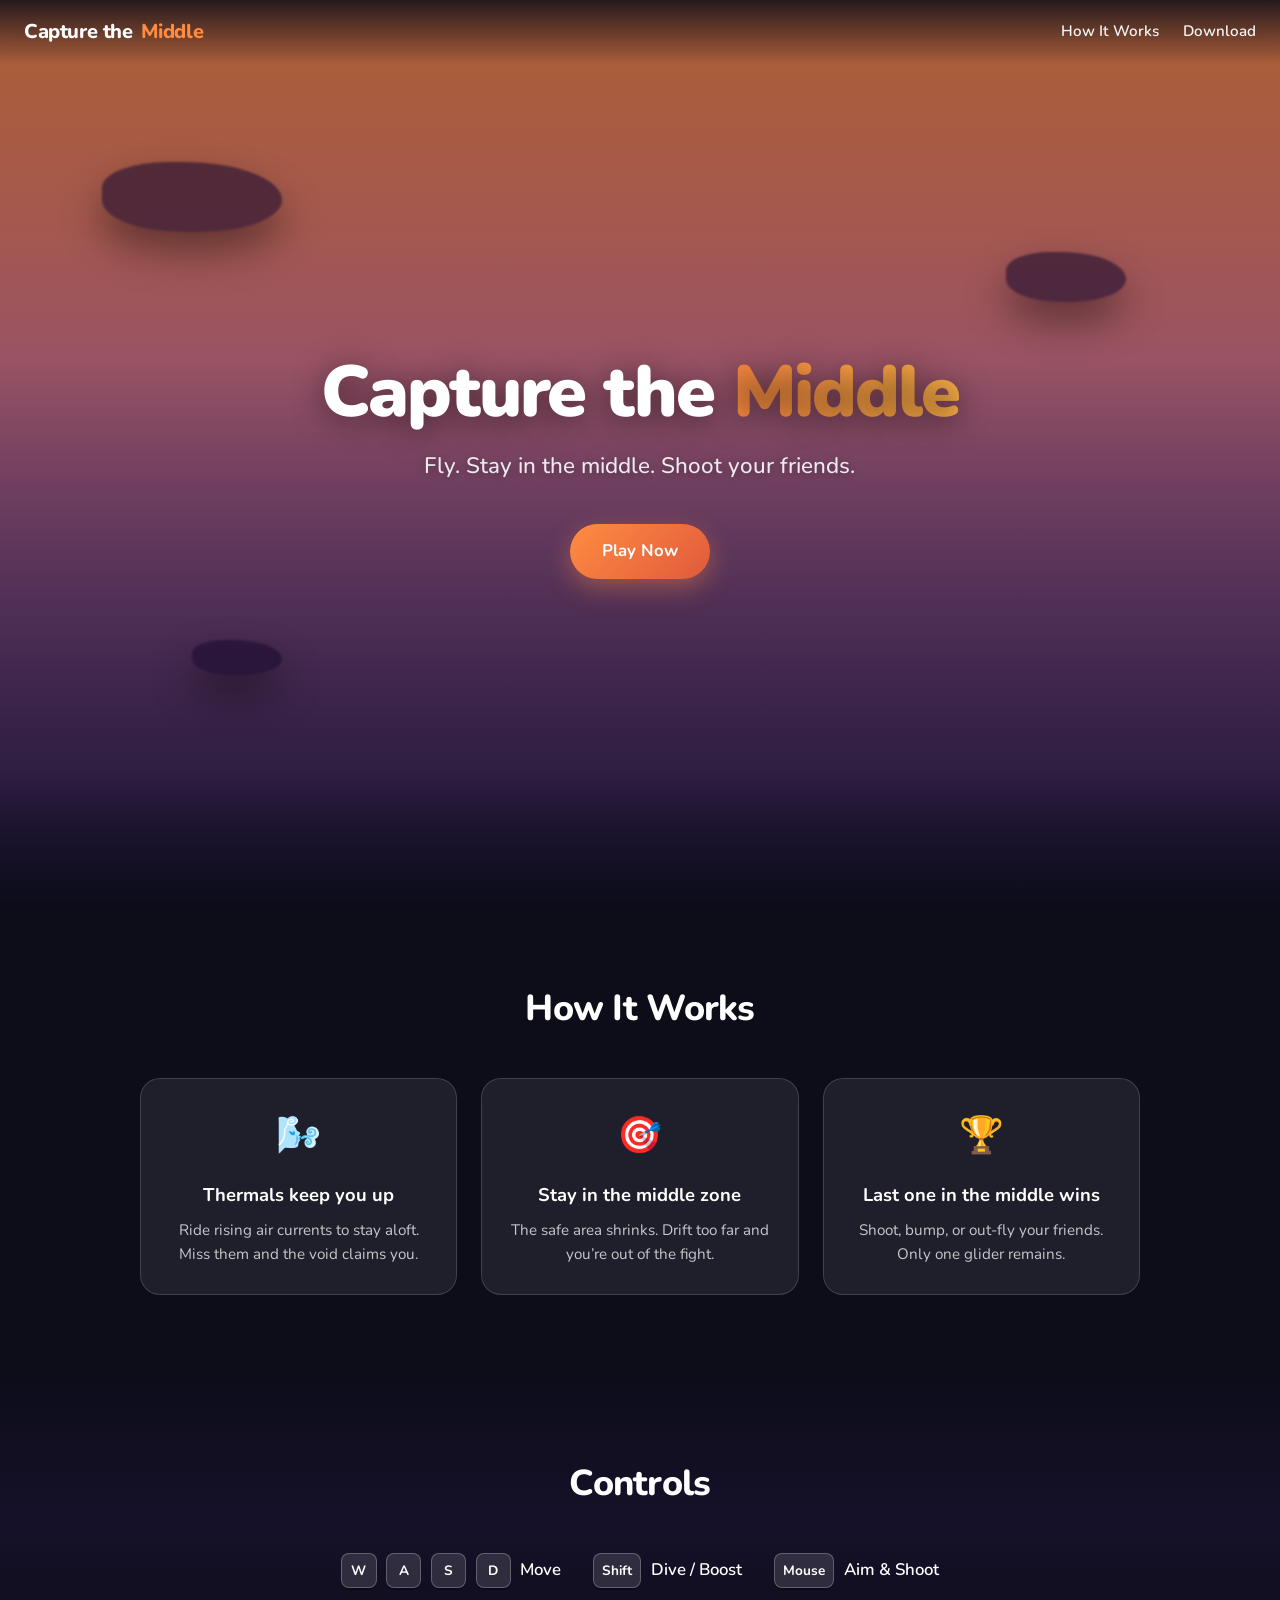
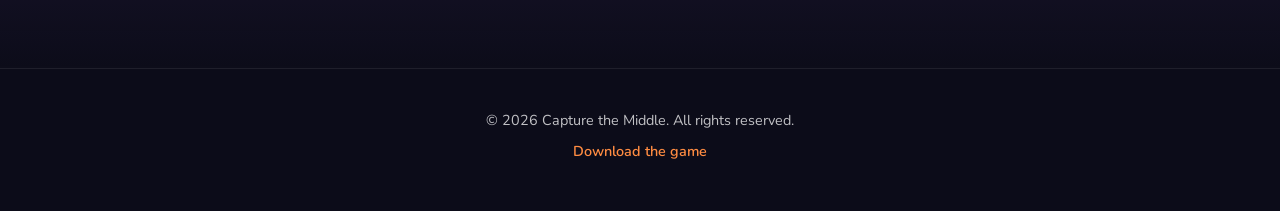
==== capture-the-middle/index.html @ 4ad8ccb4 "bbbb" ====
<!DOCTYPE html>
<html lang="en">
<head>
  <meta charset="UTF-8">
  <meta name="viewport" content="width=device-width, initial-scale=1.0">
  <title>Capture the Middle — Fly. Stay in the middle. Shoot your friends.</title>
  <meta name="description" content="Competitive co-op hang gliding. Ride thermals, stay in the middle zone, and be the last one flying.">
  <link rel="icon" type="image/png" href="assets/favicon.png">
  <link rel="preconnect" href="https://fonts.googleapis.com">
  <link rel="preconnect" href="https://fonts.gstatic.com" crossorigin>
  <link href="https://fonts.googleapis.com/css2?family=Nunito:wght@400;500;600;700;800;900&display=swap" rel="stylesheet">
  <link rel="stylesheet" href="style.css">
</head>
<body>
  <header class="site-header">
    <a href="index.html" class="logo">Capture the <span>Middle</span></a>
    <nav>
      <ul class="nav-links">
        <li><a href="#how">How It Works</a></li>
        <li><a href="downloads.html">Download</a></li>
      </ul>
    </nav>
  </header>

  <section class="hero">
    <div class="hero-bg">
      <!-- Fallback gradient + optional splash image -->
      <img src="assets/splash.png" alt="" onerror="this.style.display='none'">
    </div>
    <div class="hero-overlay"></div>

    <!-- Decorative floating islands -->
    <div class="island island-1" aria-hidden="true"></div>
    <div class="island island-2" aria-hidden="true"></div>
    <div class="island island-3" aria-hidden="true"></div>

    <div class="hero-content">
      <h1>Capture the <span class="accent">Middle</span></h1>
      <p class="tagline">Fly. Stay in the middle. Shoot your friends.</p>
      <a href="downloads.html" class="btn btn-primary">Play Now</a>
    </div>
  </section>

  <section id="how" class="section">
    <div class="section-inner">
      <h2 class="section-title">How It Works</h2>
      <div class="cards">
        <article class="card">
          <span class="card-icon" aria-hidden="true">🌬️</span>
          <h3>Thermals keep you up</h3>
          <p>Ride rising air currents to stay aloft. Miss them and the void claims you.</p>
        </article>
        <article class="card">
          <span class="card-icon" aria-hidden="true">🎯</span>
          <h3>Stay in the middle zone</h3>
          <p>The safe area shrinks. Drift too far and you’re out of the fight.</p>
        </article>
        <article class="card">
          <span class="card-icon" aria-hidden="true">🏆</span>
          <h3>Last one in the middle wins</h3>
          <p>Shoot, bump, or out-fly your friends. Only one glider remains.</p>
        </article>
      </div>
    </div>
  </section>

  <section class="section controls">
    <div class="section-inner">
      <h2 class="section-title">Controls</h2>
      <ul class="controls-list">
        <li><span class="key">W</span> <span class="key">A</span> <span class="key">S</span> <span class="key">D</span> Move</li>
        <li><span class="key">Shift</span> Dive / Boost</li>
        <li><span class="key">Mouse</span> Aim &amp; Shoot</li>
      </ul>
    </div>
  </section>

  <footer class="site-footer">
    <p>© 2026 Capture the Middle. All rights reserved.</p>
    <p><a href="downloads.html">Download the game</a></p>
  </footer>

  <script src="script.js"></script>
</body>
</html>
---- capture-the-middle/style.css ----
/* Capture the Middle - Shared Styles */

:root {
  --sky-blue: #87CEEB;
  --sunset-orange: #FF8C42;
  --deep-purple: #4A2C82;
  --void-black: #0D0D1A;
  --white: #FFFFFF;
  --soft-white: #F5F5F7;
  --card-bg: rgba(255, 255, 255, 0.08);
  --card-border: rgba(255, 255, 255, 0.15);
  --text-muted: rgba(255, 255, 255, 0.75);
  --gradient-sunset: linear-gradient(180deg, #FF8C42 0%, #E05A3C 25%, #4A2C82 60%, #1A0A2E 85%, #0D0D1A 100%);
  --font: 'Nunito', 'Quicksand', system-ui, sans-serif;
}

*,
*::before,
*::after {
  box-sizing: border-box;
  margin: 0;
  padding: 0;
}

html {
  scroll-behavior: smooth;
}

body {
  font-family: var(--font);
  background: var(--void-black);
  color: var(--white);
  line-height: 1.6;
  min-height: 100vh;
  overflow-x: hidden;
}

/* Subtle void animation at bottom */
body::after {
  content: '';
  position: fixed;
  bottom: 0;
  left: 0;
  right: 0;
  height: 120px;
  background: linear-gradient(to top, rgba(13, 13, 26, 0.95), transparent);
  pointer-events: none;
  z-index: 1;
  animation: voidPulse 8s ease-in-out infinite alternate;
}

@keyframes voidPulse {
  0% { opacity: 0.7; height: 100px; }
  100% { opacity: 1; height: 140px; }
}

a {
  color: var(--sunset-orange);
  text-decoration: none;
  transition: color 0.2s ease;
}

a:hover {
  color: var(--sky-blue);
}

/* Header / Nav */
.site-header {
  position: fixed;
  top: 0;
  left: 0;
  right: 0;
  z-index: 100;
  padding: 1rem 1.5rem;
  display: flex;
  justify-content: space-between;
  align-items: center;
  background: linear-gradient(to bottom, rgba(13, 13, 26, 0.85), transparent);
  backdrop-filter: blur(4px);
}

.logo {
  font-weight: 800;
  font-size: 1.25rem;
  letter-spacing: -0.02em;
  color: var(--white);
  display: flex;
  align-items: center;
  gap: 0.5rem;
}

.logo span {
  color: var(--sunset-orange);
}

.nav-links {
  display: flex;
  gap: 1.5rem;
  list-style: none;
}

.nav-links a {
  color: var(--soft-white);
  font-weight: 600;
  font-size: 0.95rem;
}

.nav-links a:hover {
  color: var(--sunset-orange);
}

/* Hero */
.hero {
  position: relative;
  min-height: 100vh;
  display: flex;
  flex-direction: column;
  justify-content: center;
  align-items: center;
  text-align: center;
  padding: 6rem 1.5rem 4rem;
  overflow: hidden;
}

.hero-bg {
  position: absolute;
  inset: 0;
  background: var(--gradient-sunset);
  background-size: cover;
  background-position: center;
  z-index: 0;
}

.hero-bg img {
  width: 100%;
  height: 100%;
  object-fit: cover;
  opacity: 0.85;
}

.hero-overlay {
  position: absolute;
  inset: 0;
  background: linear-gradient(
    to bottom,
    rgba(13, 13, 26, 0.35) 0%,
    rgba(74, 44, 130, 0.25) 40%,
    rgba(13, 13, 26, 0.7) 100%
  );
  z-index: 1;
}

/* Floating islands (decorative) */
.island {
  position: absolute;
  background: rgba(26, 10, 46, 0.6);
  border-radius: 40% 60% 50% 50%;
  filter: blur(1px);
  z-index: 2;
  animation: float 12s ease-in-out infinite;
  box-shadow: 0 20px 40px rgba(0, 0, 0, 0.4);
}

.island-1 {
  width: 180px;
  height: 70px;
  top: 18%;
  left: 8%;
  animation-delay: 0s;
}

.island-2 {
  width: 120px;
  height: 50px;
  top: 28%;
  right: 12%;
  animation-delay: -3s;
  animation-duration: 15s;
}

.island-3 {
  width: 90px;
  height: 35px;
  bottom: 25%;
  left: 15%;
  animation-delay: -6s;
  animation-duration: 18s;
}

@keyframes float {
  0%, 100% { transform: translateY(0) translateX(0); }
  33% { transform: translateY(-18px) translateX(8px); }
  66% { transform: translateY(10px) translateX(-6px); }
}

.hero-content {
  position: relative;
  z-index: 10;
  max-width: 720px;
}

.hero h1 {
  font-size: clamp(2.5rem, 8vw, 4.5rem);
  font-weight: 900;
  letter-spacing: -0.03em;
  line-height: 1.1;
  margin-bottom: 1rem;
  text-shadow: 0 4px 30px rgba(0, 0, 0, 0.5);
}

.hero h1 .accent {
  background: linear-gradient(90deg, var(--sunset-orange), #FFB347);
  -webkit-background-clip: text;
  -webkit-text-fill-color: transparent;
  background-clip: text;
}

.tagline {
  font-size: clamp(1.1rem, 3vw, 1.4rem);
  font-weight: 500;
  color: var(--soft-white);
  margin-bottom: 2.5rem;
  opacity: 0.95;
  text-shadow: 0 2px 12px rgba(0, 0, 0, 0.4);
}

.btn {
  display: inline-flex;
  align-items: center;
  justify-content: center;
  gap: 0.5rem;
  padding: 0.9rem 2rem;
  font-family: var(--font);
  font-weight: 700;
  font-size: 1.05rem;
  border-radius: 999px;
  border: none;
  cursor: pointer;
  transition: transform 0.2s ease, box-shadow 0.2s ease, background 0.2s ease;
  text-decoration: none;
}

.btn-primary {
  background: linear-gradient(135deg, var(--sunset-orange), #E05A3C);
  color: var(--white);
  box-shadow: 0 8px 24px rgba(255, 140, 66, 0.4);
}

.btn-primary:hover {
  transform: translateY(-3px);
  box-shadow: 0 12px 32px rgba(255, 140, 66, 0.55);
  color: var(--white);
}

.btn-secondary {
  background: var(--card-bg);
  color: var(--white);
  border: 1px solid var(--card-border);
  backdrop-filter: blur(8px);
}

.btn-secondary:hover {
  background: rgba(255, 255, 255, 0.15);
  transform: translateY(-2px);
  color: var(--white);
}

/* Sections */
.section {
  position: relative;
  padding: 5rem 1.5rem;
  z-index: 5;
}

.section-inner {
  max-width: 1000px;
  margin: 0 auto;
}

.section-title {
  font-size: clamp(1.75rem, 4vw, 2.25rem);
  font-weight: 800;
  text-align: center;
  margin-bottom: 2.5rem;
  letter-spacing: -0.02em;
}

/* How it works cards */
.cards {
  display: grid;
  grid-template-columns: repeat(auto-fit, minmax(240px, 1fr));
  gap: 1.5rem;
}

.card {
  background: var(--card-bg);
  border: 1px solid var(--card-border);
  border-radius: 1.25rem;
  padding: 1.75rem 1.5rem;
  text-align: center;
  backdrop-filter: blur(10px);
  transition: transform 0.25s ease, border-color 0.25s ease;
}

.card:hover {
  transform: translateY(-6px);
  border-color: rgba(255, 140, 66, 0.4);
}

.card-icon {
  font-size: 2.25rem;
  margin-bottom: 1rem;
  display: block;
}

.card h3 {
  font-size: 1.15rem;
  font-weight: 700;
  margin-bottom: 0.5rem;
}

.card p {
  font-size: 0.95rem;
  color: var(--text-muted);
}

/* Controls */
.controls {
  background: linear-gradient(180deg, transparent, rgba(74, 44, 130, 0.15), transparent);
}

.controls-list {
  display: flex;
  flex-wrap: wrap;
  justify-content: center;
  gap: 1rem 2rem;
  list-style: none;
  max-width: 600px;
  margin: 0 auto;
}

.controls-list li {
  display: flex;
  align-items: center;
  gap: 0.6rem;
  font-weight: 600;
  font-size: 1.05rem;
}

.key {
  display: inline-flex;
  align-items: center;
  justify-content: center;
  min-width: 2.2rem;
  height: 2.2rem;
  padding: 0 0.5rem;
  background: rgba(255, 255, 255, 0.12);
  border: 1px solid rgba(255, 255, 255, 0.25);
  border-radius: 0.5rem;
  font-size: 0.85rem;
  font-weight: 700;
  box-shadow: 0 2px 0 rgba(0, 0, 0, 0.3);
}

/* Footer */
.site-footer {
  position: relative;
  z-index: 10;
  padding: 2.5rem 1.5rem;
  text-align: center;
  border-top: 1px solid rgba(255, 255, 255, 0.08);
  background: rgba(13, 13, 26, 0.9);
}

.site-footer p {
  color: var(--text-muted);
  font-size: 0.9rem;
  margin-bottom: 0.5rem;
}

.site-footer a {
  font-weight: 600;
}

/* ========== Downloads page ========== */

.page-hero {
  padding: 8rem 1.5rem 3rem;
  text-align: center;
  background: linear-gradient(180deg, rgba(74, 44, 130, 0.35) 0%, transparent 70%);
}

.page-hero h1 {
  font-size: clamp(2.2rem, 6vw, 3.2rem);
  font-weight: 900;
  margin-bottom: 0.5rem;
}

.page-hero p {
  color: var(--text-muted);
  font-size: 1.1rem;
}

.platform-grid {
  display: grid;
  grid-template-columns: repeat(auto-fit, minmax(260px, 1fr));
  gap: 1.5rem;
  max-width: 900px;
  margin: 0 auto 3rem;
}

.platform-card {
  display: flex;
  flex-direction: column;
  align-items: center;
  gap: 1rem;
  padding: 2rem 1.5rem;
  background: var(--card-bg);
  border: 1px solid var(--card-border);
  border-radius: 1.5rem;
  text-decoration: none;
  color: var(--white);
  transition: transform 0.25s ease, border-color 0.25s ease, box-shadow 0.25s ease;
  backdrop-filter: blur(10px);
}

.platform-card:hover:not(.disabled) {
  transform: translateY(-6px);
  border-color: var(--sunset-orange);
  box-shadow: 0 12px 30px rgba(255, 140, 66, 0.2);
  color: var(--white);
}

.platform-card.disabled {
  opacity: 0.55;
  cursor: not-allowed;
  pointer-events: none;
}

.platform-card svg {
  width: 48px;
  height: 48px;
  fill: currentColor;
}

.platform-card h3 {
  font-size: 1.35rem;
  font-weight: 800;
}

.platform-card .label {
  font-size: 0.9rem;
  font-weight: 600;
  color: var(--sunset-orange);
  text-transform: uppercase;
  letter-spacing: 0.05em;
}

.platform-card.disabled .label {
  color: var(--text-muted);
}

.sys-req {
  text-align: center;
  max-width: 500px;
  margin: 0 auto 3rem;
  padding: 1.5rem;
  background: rgba(255, 255, 255, 0.05);
  border-radius: 1rem;
  border: 1px dashed rgba(255, 255, 255, 0.15);
}

.sys-req p {
  font-size: 1.1rem;
  font-weight: 600;
}

.how-to-play,
.coming-soon {
  max-width: 640px;
  margin: 0 auto 3rem;
  text-align: center;
}

.how-to-play p,
.coming-soon ul {
  color: var(--text-muted);
  font-size: 1.05rem;
}

.coming-soon ul {
  list-style: none;
  margin-top: 1rem;
}

.coming-soon li {
  padding: 0.4rem 0;
  position: relative;
  padding-left: 1.5rem;
}

.coming-soon li::before {
  content: '✦';
  position: absolute;
  left: 0;
  color: var(--sunset-orange);
}

/* Mobile nav tweak */
@media (max-width: 600px) {
  .nav-links {
    gap: 1rem;
  }
  
  .nav-links a {
    font-size: 0.85rem;
  }
  
  .island-1 { width: 100px; height: 40px; }
  .island-2 { width: 70px; height: 30px; }
  .island-3 { display: none; }
}
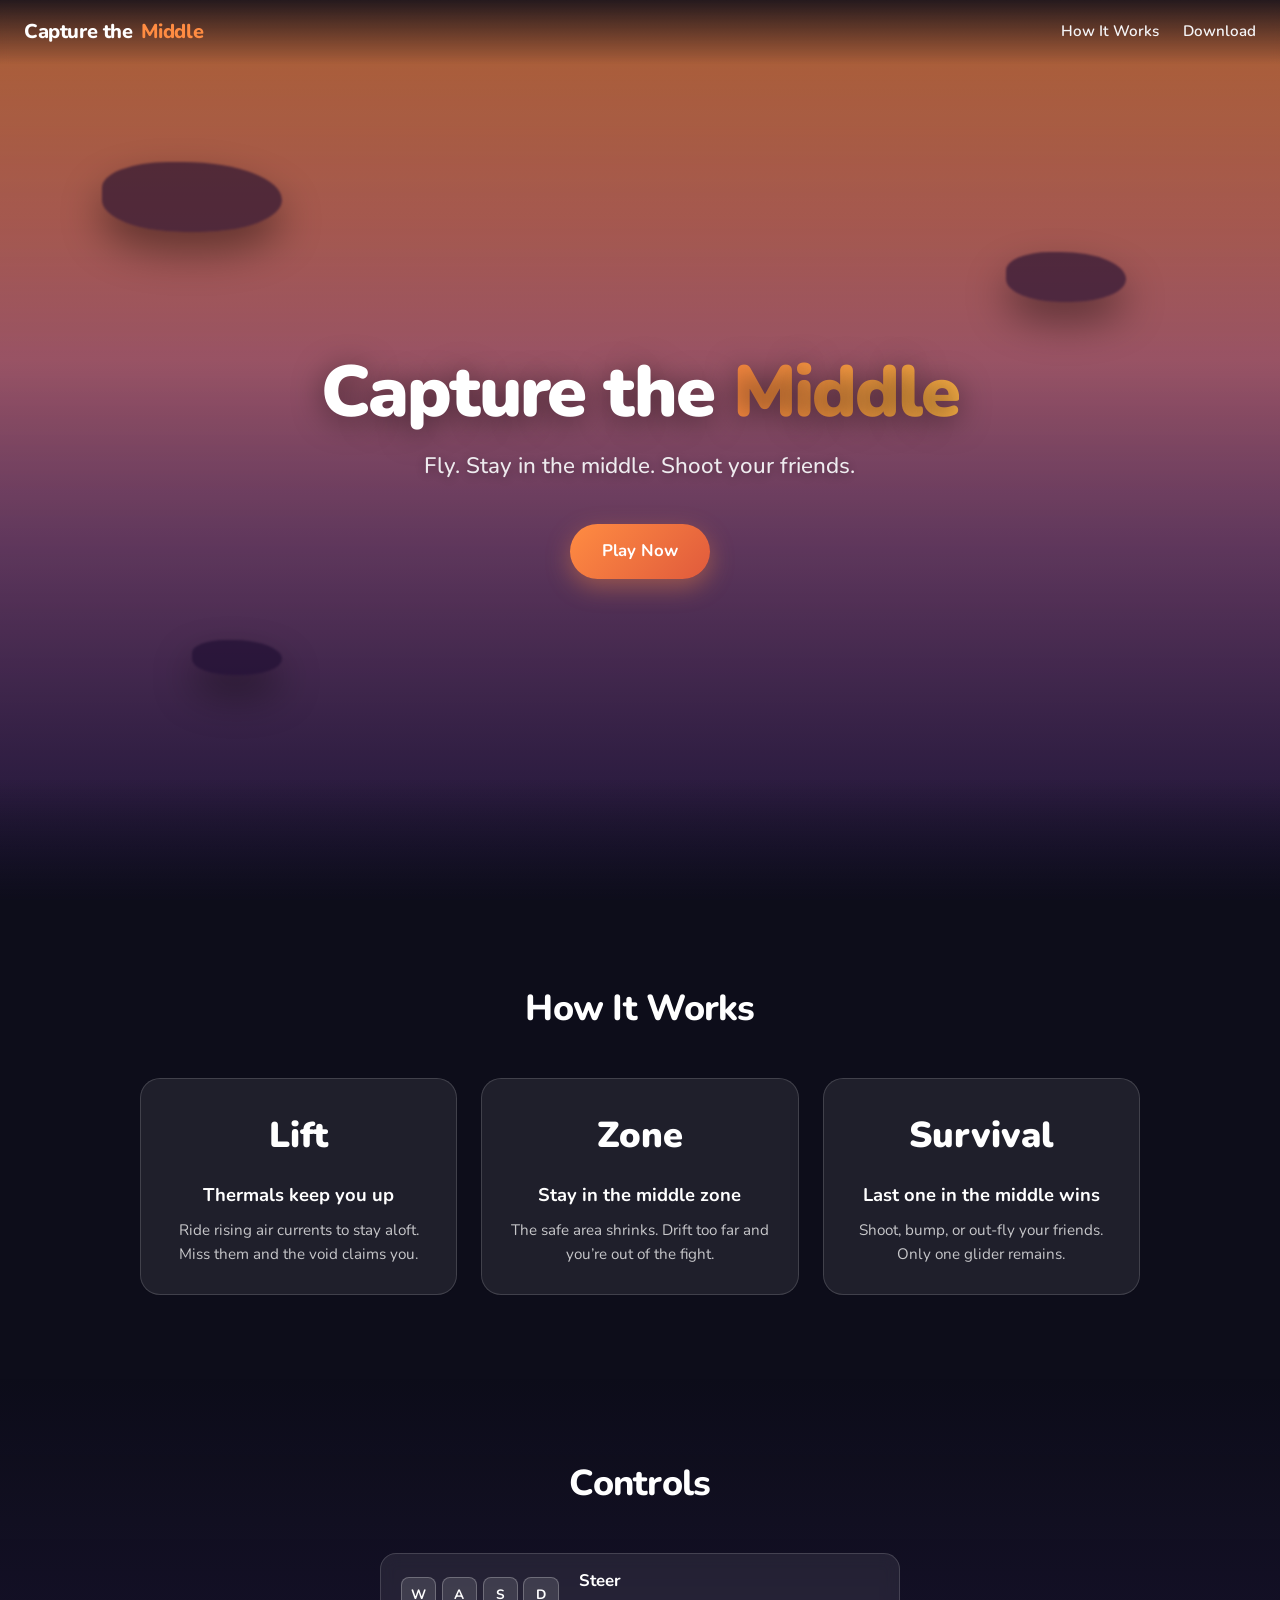
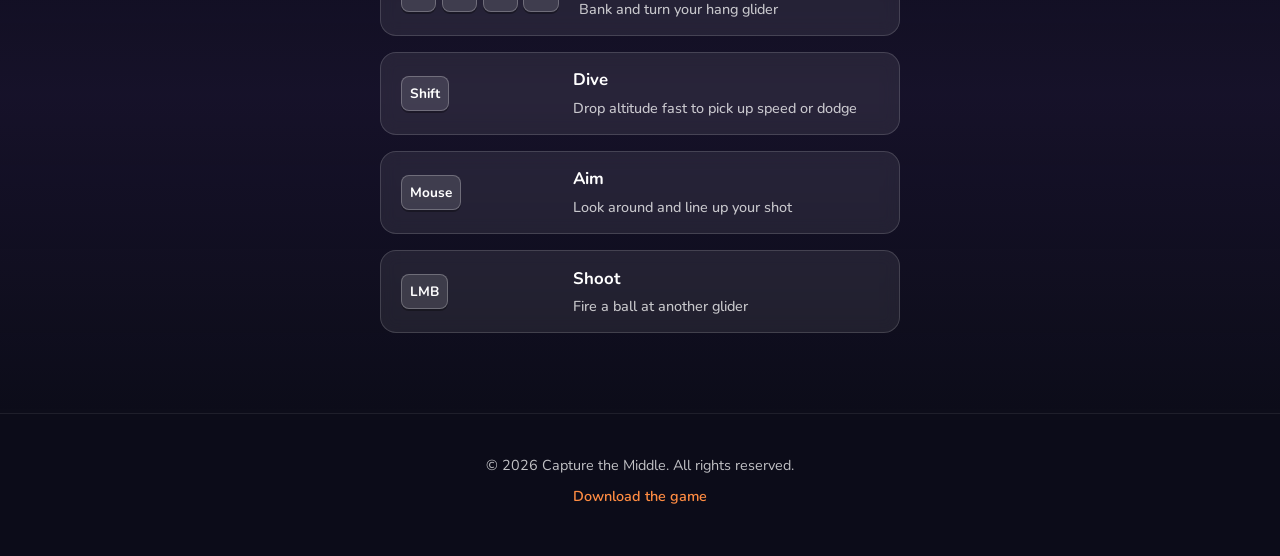
==== commit d98282bd: "uzdsxhv" ====
--- a/capture-the-middle/index.html
+++ b/capture-the-middle/index.html
@@ -17,7 +17,7 @@
     <nav>
       <ul class="nav-links">
         <li><a href="#how">How It Works</a></li>
-        <li><a href="downloads.html">Download</a></li>
+        <li><a href="/downloads/">Download</a></li>
       </ul>
     </nav>
   </header>
@@ -37,7 +37,7 @@
     <div class="hero-content">
       <h1>Capture the <span class="accent">Middle</span></h1>
       <p class="tagline">Fly. Stay in the middle. Shoot your friends.</p>
-      <a href="downloads.html" class="btn btn-primary">Play Now</a>
+      <a href="/downloads/" class="btn btn-primary">Play Now</a>
     </div>
   </section>
 
@@ -46,17 +46,17 @@
       <h2 class="section-title">How It Works</h2>
       <div class="cards">
         <article class="card">
-          <span class="card-icon" aria-hidden="true">🌬️</span>
+          <span class="card-icon" aria-hidden="true">Lift</span>
           <h3>Thermals keep you up</h3>
           <p>Ride rising air currents to stay aloft. Miss them and the void claims you.</p>
         </article>
         <article class="card">
-          <span class="card-icon" aria-hidden="true">🎯</span>
+          <span class="card-icon" aria-hidden="true">Zone</span>
           <h3>Stay in the middle zone</h3>
           <p>The safe area shrinks. Drift too far and you’re out of the fight.</p>
         </article>
         <article class="card">
-          <span class="card-icon" aria-hidden="true">🏆</span>
+          <span class="card-icon" aria-hidden="true">Survival</span>
           <h3>Last one in the middle wins</h3>
           <p>Shoot, bump, or out-fly your friends. Only one glider remains.</p>
         </article>
@@ -64,13 +64,62 @@
     </div>
   </section>
 
-  <section class="section controls">
+  <!-- <section class="section controls">
     <div class="section-inner">
       <h2 class="section-title">Controls</h2>
       <ul class="controls-list">
-        <li><span class="key">W</span> <span class="key">A</span> <span class="key">S</span> <span class="key">D</span> Move</li>
+        <span class="key">W</span>
+          <span class="key">A</span> <span class="key">D</span>
+          <span class="key">S</span> 
         <li><span class="key">Shift</span> Dive / Boost</li>
         <li><span class="key">Mouse</span> Aim &amp; Shoot</li>
+      </ul>
+    </div>
+  </section> -->
+
+    <section class="section controls">
+    <div class="section-inner">
+      <h2 class="section-title">Controls</h2>
+      <ul class="controls-list ordered">
+        <li>
+          <div class="keys">
+            <span class="key">W</span>
+            <span class="key">A</span>
+            <span class="key">S</span>
+            <span class="key">D</span>
+          </div>
+          <div class="desc">
+            <strong>Steer</strong>
+            <span>Bank and turn your hang glider</span>
+          </div>
+        </li>
+        <li>
+          <div class="keys">
+            <span class="key">Shift</span>
+          </div>
+          <div class="desc">
+            <strong>Dive</strong>
+            <span>Drop altitude fast to pick up speed or dodge</span>
+          </div>
+        </li>
+        <li>
+          <div class="keys">
+            <span class="key">Mouse</span>
+          </div>
+          <div class="desc">
+            <strong>Aim</strong>
+            <span>Look around and line up your shot</span>
+          </div>
+        </li>
+        <li>
+          <div class="keys">
+            <span class="key">LMB</span>
+          </div>
+          <div class="desc">
+            <strong>Shoot</strong>
+            <span>Fire a ball at another glider</span>
+          </div>
+        </li>
       </ul>
     </div>
   </section>
--- a/capture-the-middle/style.css
+++ b/capture-the-middle/style.css
@@ -311,6 +311,7 @@
   font-size: 2.25rem;
   margin-bottom: 1rem;
   display: block;
+  font-weight: 1000;
 }
 
 .card h3 {
@@ -330,21 +331,36 @@
 }
 
 .controls-list {
-  display: flex;
-  flex-wrap: wrap;
-  justify-content: center;
-  gap: 1rem 2rem;
   list-style: none;
-  max-width: 600px;
+  max-width: 520px;
   margin: 0 auto;
-}
-
-.controls-list li {
-  display: flex;
-  align-items: center;
-  gap: 0.6rem;
-  font-weight: 600;
-  font-size: 1.05rem;
+  display: flex;
+  flex-direction: column;
+  gap: 1rem;
+}
+
+.controls-list.ordered li {
+  display: flex;
+  align-items: center;
+  gap: 1.25rem;
+  padding: 0.9rem 1.25rem;
+  background: var(--card-bg);
+  border: 1px solid var(--card-border);
+  border-radius: 1rem;
+  backdrop-filter: blur(8px);
+  transition: border-color 0.2s ease, transform 0.2s ease;
+}
+
+.controls-list.ordered li:hover {
+  border-color: rgba(255, 140, 66, 0.35);
+  transform: translateX(4px);
+}
+
+.controls-list .keys {
+  display: flex;
+  flex-shrink: 0;
+  gap: 0.35rem;
+  min-width: 9.5rem;
 }
 
 .key {
@@ -360,6 +376,24 @@
   font-size: 0.85rem;
   font-weight: 700;
   box-shadow: 0 2px 0 rgba(0, 0, 0, 0.3);
+}
+
+.controls-list .desc {
+  display: flex;
+  flex-direction: column;
+  gap: 0.15rem;
+}
+
+.controls-list .desc strong {
+  font-size: 1.05rem;
+  font-weight: 700;
+  color: var(--white);
+}
+
+.controls-list .desc span {
+  font-size: 0.9rem;
+  color: var(--text-muted);
+  font-weight: 500;
 }
 
 /* Footer */
